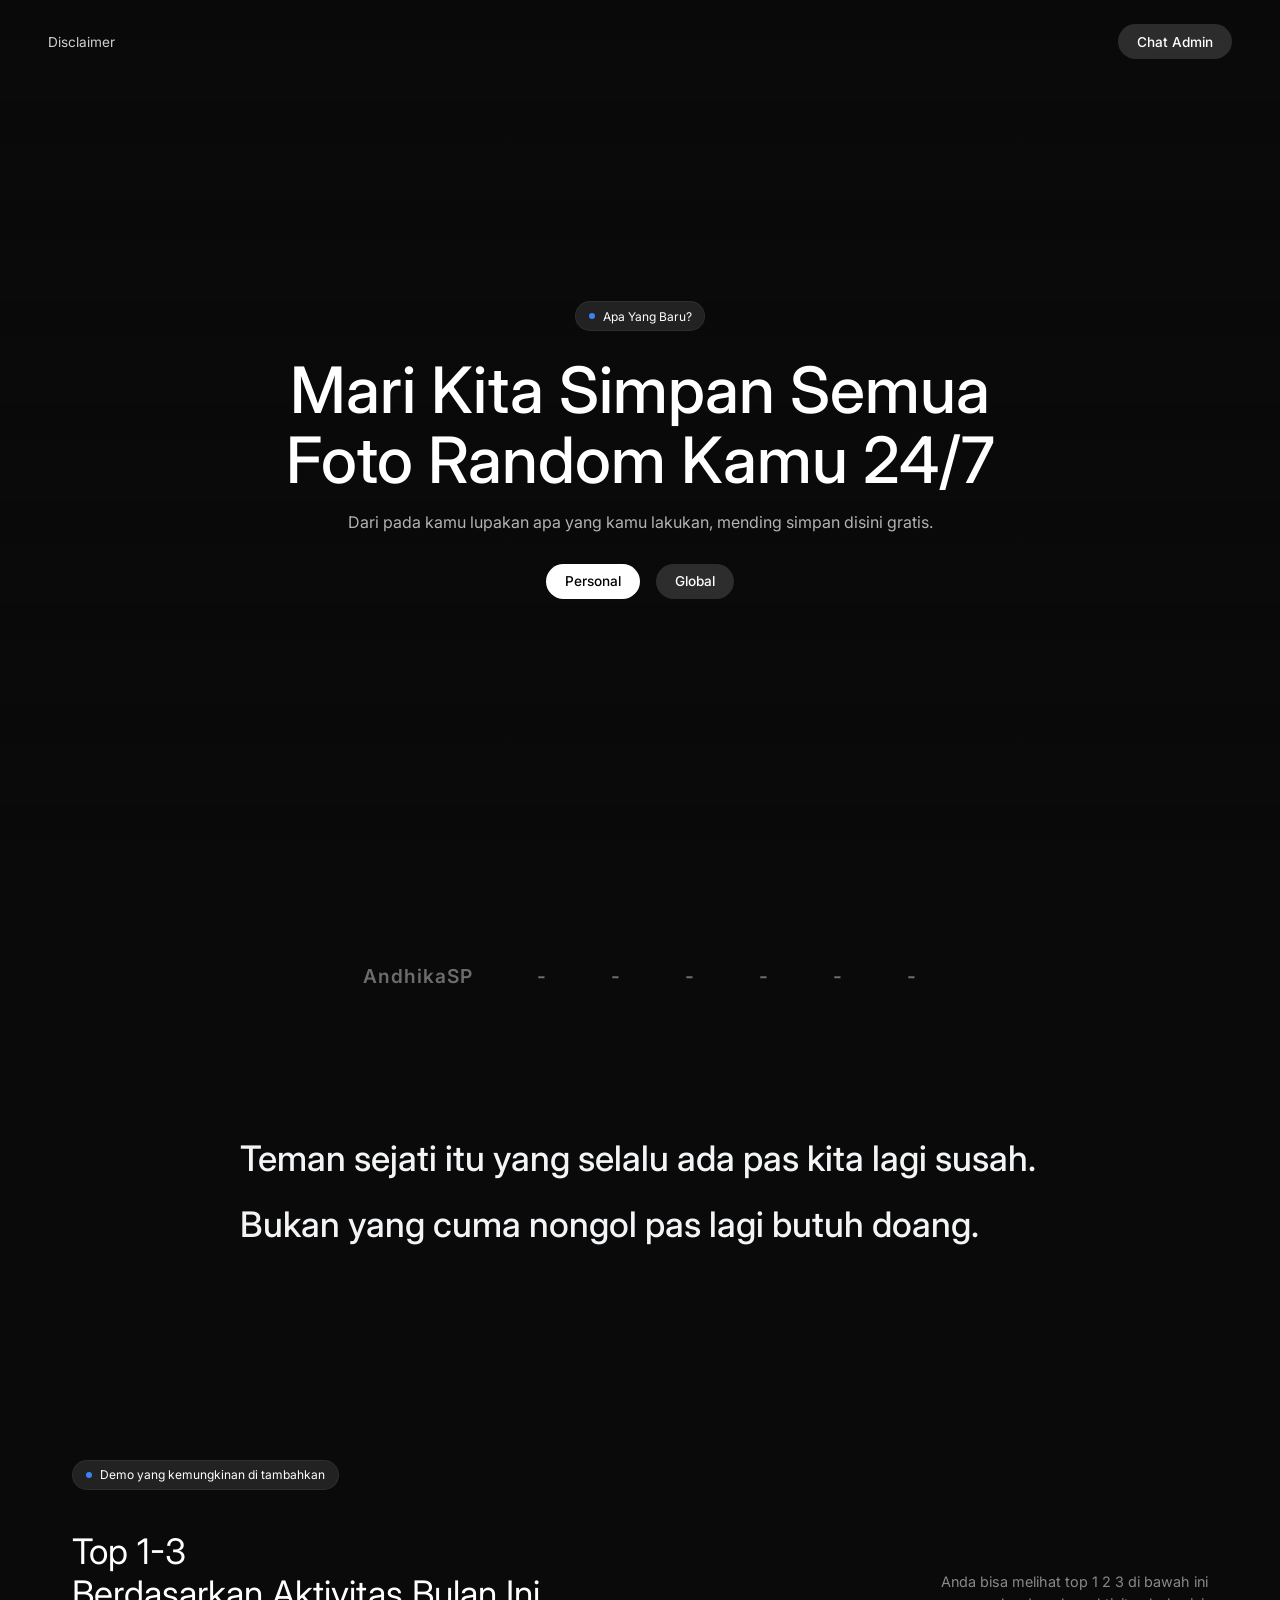
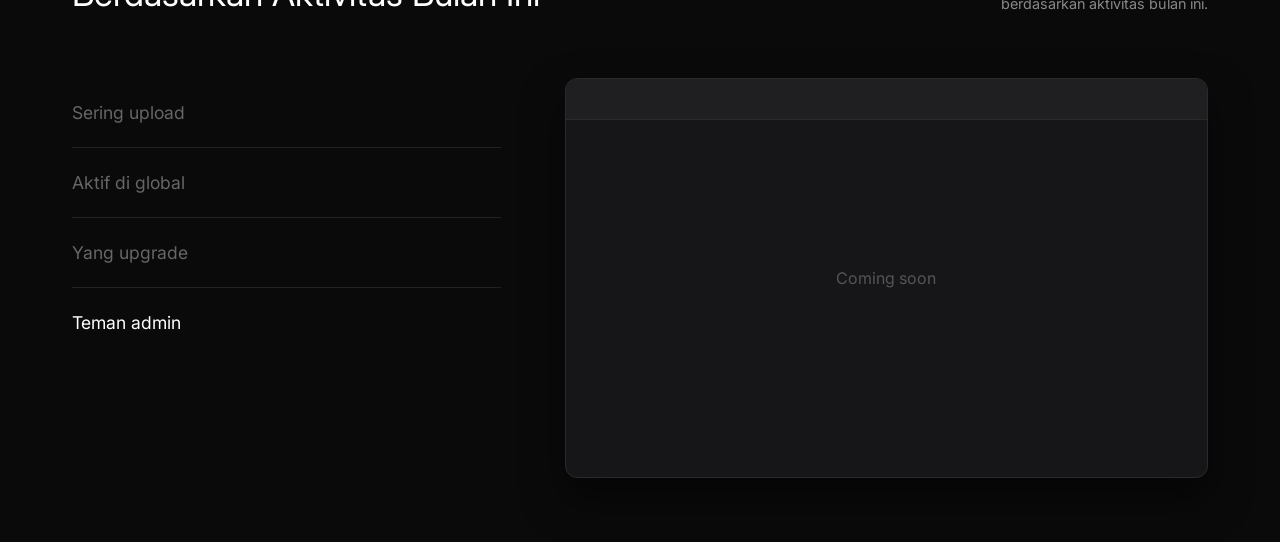
==== index.html @ 6df533e9 "webtest" ====
<!DOCTYPE html>
<html lang="id">
<head>
    <meta charset="UTF-8">
    <meta name="viewport" content="width=device-width, initial-scale=1.0">
    <title>Home - Shared Storage</title>
    <link href="https://fonts.googleapis.com/css2?family=Inter:wght@300;400;500;600&display=swap" rel="stylesheet">
    <!-- Menghubungkan file CSS -->
    <link rel="stylesheet" href="style.css">
</head>
<body >

    <!-- NAVBAR -->
    <nav>
        <ul class="nav-links">
         <!-- Hapus menu lama, sisakan satu untuk Disclaimer -->
      <li><a href="#" onclick="openDisclaimerModal()">Disclaimer</a></li>
        </ul>
       
        <div class="nav-actions">
        <button class="btn btn-secondary" onclick="window.open('https://wa.me/6282244671256', '_blank')">Chat Admin</button>
        </div>
    </nav>

    <!-- HERO SECTION -->
    <header class="hero">
        <div class="tag" onclick="openUpdateModal()" style="cursor: pointer;">
        <span class="dot"></span> Apa Yang Baru?
        </div>

        <h1>Mari Kita Simpan Semua<br>Foto Random Kamu 24/7</h1>
        <p>Dari pada kamu lupakan apa yang kamu lakukan, mending simpan disini gratis.</p>
        <div class="hero-actions">
            <button class="btn btn-primary" onclick="smoothNavigate ('card.html')">Personal</button>
            <button class="btn btn-secondary" onclick="window.location.href='feed.html'">Global</button>
        </div>
    </header>

    <!-- LOGO TICKER -->
    <section class="client-logos">
        <span>AndhikaSP</span>
        <span>-</span>
        <span>-</span>
        <span>-</span>
        <span>-</span>
        <span>-</span>
        <span>-</span>
    </section>

        <div class="text-slider-container">
    
    <!-- Slide 1 -->
    <div class="slide-block active">
        <p>Teman sejati itu yang selalu ada pas kita lagi susah.</p>
        <p>Bukan yang cuma nongol pas lagi butuh doang.</p>
    </div>

    <!-- Slide 2 -->
    <div class="slide-block">
        <p>Nongkrong bareng nggak perlu di tempat kafe mahal.</p>
        <p>Yang penting obrolannya nyambung dan bikin ngakak seharian.</p>
    </div>

    <!-- Slide 3 -->
    <div class="slide-block">
        <p>Sahabat itu yang berani negur tajam kalau kita salah.</p>
        <p>Bukan yang manis di depan tapi ngomongin di belakang.</p>
    </div>

    <!-- Slide 4 -->
    <div class="slide-block">
        <p>Nggak usah gengsi buat minta tolong sama sahabat sendiri.</p>
        <p>Mereka justru bakal seneng banget kalau merasa dibutuhin.</p>
    </div>

    <!-- Slide 5 -->
    <div class="slide-block">
        <p>Pertemanan awet itu nggak harus tiap hari ketemuan.</p>
        <p>Tapi pas sekalinya ketemu, rasanya kayak nggak pernah pisah.</p>
    </div>

    <!-- Slide 6 -->
    <div class="slide-block">
        <p>Nyari temen buat seru-seruan bareng itu gampang banget.</p>
        <p>Tapi nyari yang mau dengerin curhatan jam 2 pagi itu langka.</p>
    </div>

    <!-- Slide 7 -->
    <div class="slide-block">
        <p>Temen beneran itu hapal banget semua sifat jelek kita.</p>
        <p>Tapi anehnya, dia tetep milih buat nongkrong bareng kita.</p>
    </div>

    <!-- Slide 8 -->
    <div class="slide-block">
        <p>Kalau udah klop, diem-dieman aja nggak kerasa canggung.</p>
        <p>Rasanya tetep nyaman walaupun masing-masing sibuk main HP.</p>
    </div>

    <!-- Slide 9 -->
    <div class="slide-block">
        <p>Kenangan paling gila biasanya terjadi pas bareng sahabat.</p>
        <p>Hal receh di pinggir jalan aja bisa jadi bahan ketawa berjam-jam.</p>
    </div>

    <!-- Slide 10 -->
    <div class="slide-block">
        <p>Sahabat sejati nggak akan pernah nikung temennya sendiri.</p>
        <p>Mereka tau batasan dan selalu jaga perasaan satu sama lain.</p>
    </div>

    <!-- Slide 11 -->
    <div class="slide-block">
        <p>Terkadang keluarga yang paling deket itu justru sahabat.</p>
        <p>Karena kita sendiri yang milih mereka buat masuk di hidup kita.</p>
    </div>

    <!-- Slide 12 -->
    <div class="slide-block">
        <p>Temen yang asik itu yang nggak gampang baperan.</p>
        <p>Diledekin kayak gimana juga malah balik ngeledek lebih parah.</p>
    </div>

    <!-- Slide 13 -->
    <div class="slide-block">
        <p>Kalau lagi kumpul, biasain HP itu disimpen di kantong.</p>
        <p>Hargain momen kebersamaan yang makin ke sini makin susah didapet.</p>
    </div>

    <!-- Slide 14 -->
    <div class="slide-block">
        <p>Beda pendapat sampai adu mulut sama sahabat itu hal biasa.</p>
        <p>Yang penting besoknya udah saling sapa dan baikan lagi.</p>
    </div>

    <!-- Slide 15 -->
    <div class="slide-block">
        <p>Sahabat itu ibarat tempat sampah paling aman buat keluh kesah.</p>
        <p>Dia bakal dengerin lu ngomel tanpa banyak nge-judge.</p>
    </div>

    <!-- Slide 16 -->
    <div class="slide-block">
        <p>Ketawa bareng circle yang pas itu obat stres paling ampuh.</p>
        <p>Capek kerja atau tugas seharian bisa langsung ilang gitu aja.</p>
    </div>

    <!-- Slide 17 -->
    <div class="slide-block">
        <p>Temen yang pelit ilmu dan info itu mending dijauhin pelan-pelan.</p>
        <p>Sahabat sejati pasti bakal ngajak maju dan sukses bareng-bareng.</p>
    </div>

    <!-- Slide 18 -->
    <div class="slide-block">
        <p>Jangan pernah perhitungan soal uang jajan sama sahabat.</p>
        <p>Solidaritas dan kebersamaan itu harganya jauh lebih mahal.</p>
    </div>

    <!-- Slide 19 -->
    <div class="slide-block">
        <p>Sahabat yang baik bakal selalu support semua mimpi positif lu.</p>
        <p>Dia orang pertama yang bakal tepuk tangan pas lu berhasil.</p>
    </div>

    <!-- Slide 20 -->
    <div class="slide-block">
        <p>Punya temen dikit tapi solid itu rasanya jauh lebih tenang.</p>
        <p>Daripada punya sirkel besar tapi pada fake semua isinya.</p>
    </div>

    <!-- Slide 21 -->
    <div class="slide-block">
        <p>Temen rasa saudara itu emang beneran ada di dunia nyata.</p>
        <p>Rumah dia udah berasa kayak basecamp dan rumah kita sendiri.</p>
    </div>

    <!-- Slide 22 -->
    <div class="slide-block">
        <p>Kalau mau tau sifat asli temen, coba ajak dia jalan jauh.</p>
        <p>Di momen capek itu bakal keliatan banget karakter aslinya.</p>
    </div>

    <!-- Slide 23 -->
    <div class="slide-block">
        <p>Sahabat itu ibarat cermin buat ngeliat diri kita sendiri.</p>
        <p>Kalau lu baik, otomatis lingkungan pertemanan lu juga bakal baik.</p>
    </div>

    <!-- Slide 24 -->
    <div class="slide-block">
        <p>Jangan sampai lupa daratan kalau lagi kasmaran sama pacar.</p>
        <p>Inget temen yang selalu nemenin lu pas lagi jomblo dan merana.</p>
    </div>

    <!-- Slide 25 -->
    <div class="slide-block">
        <p>Berantem karena masalah sepele sama sahabat itu wajar banget.</p>
        <p>Justru bumbu-bumbu itu yang bikin ikatan pertemanan makin kuat.</p>
    </div>

    <!-- Slide 26 -->
    <div class="slide-block">
        <p>Sahabat yang punya selera humor receh itu aset berharga.</p>
        <p>Harinya bakal kerasa hampa dan sepi kalau dia lagi absen nongkrong.</p>
    </div>

    <!-- Slide 27 -->
    <div class="slide-block">
        <p>Temen yang sering ngutang tapi pura-pura lupa pas ditagih itu nyebelin.</p>
        <p>Ujung-ujungnya kebiasaan itu yang bakal ngerusak pertemanan sendiri.</p>
    </div>

    <!-- Slide 28 -->
    <div class="slide-block">
        <p>Sahabat yang paling ngeselin biasanya yang paling bikin kangen.</p>
        <p>Kalau dia nggak ikut kumpul, pasti suasana rasanya ada yang kurang.</p>
    </div>

    <!-- Slide 29 -->
    <div class="slide-block">
        <p>Cuma sahabat yang tau kode rahasia dari lirikan mata kita.</p>
        <p>Nggak perlu ngomong sepatah kata pun, dia udah paham maksudnya.</p>
    </div>

    <!-- Slide 30 -->
    <div class="slide-block">
        <p>Temen yang suportif nggak bakal pernah sirik liat lu maju duluan.</p>
        <p>Dia malah bakal ikut bangga dan termotivasi buat sukses juga.</p>
    </div>

    <!-- Slide 31 -->
    <div class="slide-block">
        <p>Pertemanan yang sehat itu tentang saling melengkapi kekurangan.</p>
        <p>Bukannya malah adu gengsi dan saling ngejatuhin satu sama lain.</p>
    </div>

    <!-- Slide 32 -->
    <div class="slide-block">
        <p>Sahabat yang baik itu yang selalu ngingetin buat ibadah.</p>
        <p>Ngajak bandel bareng, tapi juga selalu ngajak tobat bareng.</p>
    </div>

    <!-- Slide 33 -->
    <div class="slide-block">
        <p>Temen yang asik diajak diskusi dan deep talk itu beneran langka.</p>
        <p>Bisa ngomongin rencana masa depan sampai teori konspirasi paling absurd.</p>
    </div>

    <!-- Slide 34 -->
    <div class="slide-block">
        <p>Pas lagi sakit, sahabat yang pertama kali jenguk itu the best banget.</p>
        <p>Bawa martabak atau es kopi aja udah bikin mood langsung naik.</p>
    </div>

    <!-- Slide 35 -->
    <div class="slide-block">
        <p>Temen yang doyan ngaret itu kadang emang bikin emosi jiwa.</p>
        <p>Tapi anehnya, kita tetep aja rela sabar nungguin dia dateng.</p>
    </div>

    <!-- Slide 36 -->
    <div class="slide-block">
        <p>Sahabat sejati nggak akan pernah nyebarin aib kita ke orang lain.</p>
        <p>Rahasia tergelap kita dijamin aman seratus persen di tangan dia.</p>
    </div>

    <!-- Slide 37 -->
    <div class="slide-block">
        <p>Punya temen di kosan yang jago masak itu sebuah anugerah.</p>
        <p>Apalagi di tanggal tua, rasanya nikmat banget bisa numpang makan.</p>
    </div>

    <!-- Slide 38 -->
    <div class="slide-block">
        <p>Temen yang stay pas kita lagi down itu pahlawan tanpa jubah.</p>
        <p>Kehadiran dia doang udah cukup buat bikin hati kita jadi tenang.</p>
    </div>

    <!-- Slide 39 -->
    <div class="slide-block">
        <p>Pertemanan yang awet dari zaman sekolah itu biasanya paling solid.</p>
        <p>Soalnya mereka udah tau masa-masa paling cupu dan alay kita.</p>
    </div>

    <!-- Slide 40 -->
    <div class="slide-block">
        <p>Sahabat nggak pernah capek dengerin curhatan patah hati yang diulang-ulang.</p>
        <p>Walaupun dalem hatinya dia sebenernya udah eneg denger nama mantan lu.</p>
    </div>

    <!-- Slide 41 -->
    <div class="slide-block">
        <p>Temen yang sering ngasih saran pedes itu biasanya yang paling peduli.</p>
        <p>Dia cuma nggak mau ngeliat lu jatuh ke lubang kesalahan yang sama.</p>
    </div>

    <!-- Slide 42 -->
    <div class="slide-block">
        <p>Kalau lagi hangout santai, jangan asik foto-foto doang buat bikin story.</p>
        <p>Nikmati ngobrol langsungnya, momen itu yang bakal lu kangenin nanti.</p>
    </div>

    <!-- Slide 43 -->
    <div class="slide-block">
        <p>Temen yang suka tiba-tiba bayarin makan itu kayak titipan malaikat.</p>
        <p>Biasanya kita cuma bisa doain rezekinya dia makin lancar dan berkah.</p>
    </div>

    <!-- Slide 44 -->
    <div class="slide-block">
        <p>Sahabat yang beda banget selera musiknya tetep bisa nyambung asik.</p>
        <p>Yang penting pas di dalam mobil playlist lagunya gantian muternya.</p>
    </div>

    <!-- Slide 45 -->
    <div class="slide-block">
        <p>Punya temen yang jalan pikirannya sefrekuensi itu bener-bener seru.</p>
        <p>Baru aja kita mau ngomong sesuatu, eh dia udah ngomong duluan.</p>
    </div>

    <!-- Slide 46 -->
    <div class="slide-block">
        <p>Jangan pernah sungkan buat bilang makasih ke sahabat terdekat lu.</p>
        <p>Apresiasi sekecil apa pun bisa bikin hubungan pertemanan makin hangat.</p>
    </div>

    <!-- Slide 47 -->
    <div class="slide-block">
        <p>Temen yang rela jemput hujan-hujanan pas kita lagi butuh itu langka.</p>
        <p>Jangan pernah nyia-nyiain orang yang mau berkorban kayak gini.</p>
    </div>

    <!-- Slide 48 -->
    <div class="slide-block">
        <p>Seiring bertambahnya umur, sirkel pertemanan kita pasti bakal mengecil.</p>
        <p>Tapi yang tersisa nanti cuma mereka yang bener-bener berkualitas.</p>
    </div>

    <!-- Slide 49 -->
    <div class="slide-block">
        <p>Temen yang suka nyorakin pas kita malu itu biasanya sahabat sejati.</p>
        <p>Habis puas ngetawain, baru deh dia bakal maju buat bantuin kita.</p>
    </div>

    <!-- Slide 50 -->
    <div class="slide-block">
        <p>Uang emang bisa beli banyak hal buat bikin kita bahagia.</p>
        <p>Tapi uang nggak akan pernah bisa beli kesetiaan dari seorang teman.</p>
    </div>

</div>

    <!-- FEATURES SECTION -->
    <section class="features-section">
        <div class="features-header">
            <div class="features-title-box">
                <div class="tag">
                    <span class="dot"></span> Demo yang kemungkinan di tambahkan
                </div>
                <h2>Top 1-3<br>Berdasarkan Aktivitas Bulan Ini</h2>
            </div>
            <p class="features-desc">Anda bisa melihat top 1 2 3 di bawah ini berdasarkan aktivitas bulan ini.</p>
        </div>

        <div class="features-content">
            <div class="feature-list">
                <div class="feature-item" onclick="changeMockup('Buyer')">Sering upload</div>
                <div class="feature-item" onclick="changeMockup('Matters')">Aktif di global</div>
                <div class="feature-item" onclick="changeMockup('Forward')"> Yang upgrade</div>
                <div class="feature-item active" onclick="changeMockup('Understanding')">Teman admin</div>
            </div>
            <div class="feature-mockup" id="mockup-view">
                <p>Coming soon</p>
            </div>
        </div>
    </section>

    <!-- === TAMBAHAN: Modal / Kotak Floating Pembaruan === -->
<div id="update-modal" class="modal-overlay">
    <div class="update-box">
        <h2>Riwayat Pembaruan</h2>

        <!-- Area konten yang bisa di-scroll -->
        <div class="update-content">
            <div class="update-version">
                <h3>Pembaruan V1.3</h3>
                <ul>
                    <li>Memperbaiki beberapa bug kecil.</li>
                    <li>Membuat tata letak lebih responsif.</li>
                    <li>Menambahkan kartu sejumlah 3.</li>
                    <li>membuat fitur password.</li>
                </ul>
            </div>

            <div class="update-version">
                <h3>Pembaruan V1.2</h3>
                <ul>
                    <li>Menambahkan fitur pencarian slide yang interaktif.</li>
                    <li>Efek gambar membesar (hover) pada semua kartu.</li>
                    <li>Memperbaiki masalah background yang kosong saat dimuat.</li>
                    <li>Penyesuaian batas scroll menjadi presisi.</li>
                </ul>
            </div>

            <div class="update-version">
                <h3>Pembaruan V1.1</h3>
                <ul>
                    <li>Merombak tata letak slider menjadi drag-to-scroll.</li>
                    <li>Menambahkan fitur login untuk setiap slide foto secara mandiri.</li>
                    <li>Merubah desain login menjadi modal popup glassmorphism.</li>
                </ul>
            </div>

            <div class="update-version">
                <h3>Pembaruan V1.0</h3>
                <ul>
                    <li>Membuat Tata Letak Pertama.</li>
                    <li>Menambahkan tombol-tombol.</li>
                    <li>Membuat Desain Sesuai Keinginan.</li>
                </ul>
            </div>
        </div>
    </div>
</div>

        <!-- === KOTAK FLOATING DISCLAIMER === -->
            <div id="disclaimer-modal" class="modal-overlay">
             <div class="update-box">
              <h2>Disclaimer</h2>
        
                <div class="update-content">
                 <div class="update-version">
                <h3>Pemberitahuan Penting!</h3>
                <ul>
                    <li>Semua foto dan aset visual di dalam situs ini adalah hak cipta dari masing-masing pemilik aslinya.</li>
                    <li>Situs ini dibuat khusus untuk penyimpanan Foto/Video random orang.</li>
                    <li>Kami tidak bertanggung jawab atas segala bentuk penyalahgunaan informasi yang terdapat pada halaman ini.</li>
                    <li>Situs ini murni buat keseruan saja jika anda tidak mau menyimpan foto random di hp.</li>
                    <li>Bebas perpendapat apapun tanpa penyerangan personal.</li>
                    <li>setiap bintang memiliki tingkatan nya:</li>
                    <li>★ default</li>
                    <li>★★ normal</li>
                    <li>★★★ regular</li>
                    <li>★★★★ member</li>
                    <li>★★★★★ VIP member</li>
                </ul>
            </div>
        </div>
    </div>
</div>

<script>
    // Nonaktifkan klik kanan
    document.addEventListener('contextmenu', e => e.preventDefault());

    // Nonaktifkan tombol shortcut F12, Ctrl+U, Ctrl+Shift+I
    document.onkeydown = function(e) {
        if (e.keyCode == 123) return false; // F12
        if (e.ctrlKey && e.keyCode == 'U'.charCodeAt(0)) return false; // Ctrl+U
        if (e.ctrlKey && e.shiftKey && e.keyCode == 'I'.charCodeAt(0)) return false; // Ctrl+Shift+I
        if (e.ctrlKey && e.shiftKey && e.keyCode == 'J'.charCodeAt(0)) return false; // Ctrl+Shift+J
    };
</script>

    <!-- Menghubungkan file JavaScript -->
    <script src="script.js"></script>
</body>
</html>
---- style.css ----
/* === BASE STYLES === */
* {
    margin: 0;
    padding: 0;
    box-sizing: border-box;
    font-family: 'Inter', sans-serif;
}

body {
    background-color: #0a0a0a;
    color: #ffffff;
    overflow-x: hidden;
}

a {
    text-decoration: none;
    color: inherit;
}

ul {
    list-style: none;
}

/* === NAVBAR === */
nav {
    position: absolute;
    top: 0;
    left: 0;
    width: 100%;
    display: flex;
    justify-content: space-between;
    align-items: center;
    padding: 1.5rem 3rem;
    z-index: 100;
}

.nav-links {
    display: flex;
    gap: 2rem;
    font-size: 0.85rem;
    color: #d1d1d1;
}

.nav-links a:hover {
    color: #ffffff;
}

.logo {
    font-weight: 500;
    font-size: 1.2rem;
    display: flex;
    align-items: center;
    gap: 0.5rem;
    position: absolute;
    left: 50%;
    transform: translateX(-50%);
}

.logo-icon {
    width: 20px;
    height: 20px;
    background-color: #fff;
    border-radius: 50%;
    display: inline-block;
}

.nav-actions {
    display: flex;
    gap: 1rem;
}

/* === BUTTONS === */
.btn {
    padding: 0.6rem 1.2rem;
    border-radius: 50px;
    font-size: 0.85rem;
    font-weight: 500;
    cursor: pointer;
    border: none;
    transition: all 0.3s ease;
}

.btn-primary {
    background-color: #ffffff;
    color: #000000;
}

.btn-primary:hover {
    background-color: #e0e0e0;
}

.btn-secondary {
    background-color: rgba(255, 255, 255, 0.15);
    color: #ffffff;
    backdrop-filter: blur(10px);
    -webkit-backdrop-filter: blur(10px);
}

.btn-secondary:hover {
    background-color: rgba(255, 255, 255, 0.25);
}

/* === HERO SECTION === */
.hero {
    position: relative;
    min-height: 100vh;
    display: flex;
    flex-direction: column;
    align-items: center;
    justify-content: center;
    text-align: center;
    background: linear-gradient(to bottom, rgba(10, 10, 10, 0.1) 0%, rgba(10, 10, 10, 1) 100%), 
                url('https://i.pinimg.com/736x/a0/fa/6b/a0fa6b5fb4b1b15658d5e5d42bace91f.jpg') no-repeat center center/cover;
    padding: 0 2rem;
}

.tag {
    display: inline-flex;
    align-items: center;
    gap: 0.5rem;
    background-color: rgba(255, 255, 255, 0.1);
    padding: 0.4rem 0.8rem;
    border-radius: 50px;
    font-size: 0.75rem;
    margin-bottom: 1.5rem;
    border: 1px solid rgba(255, 255, 255, 0.05);
}

.dot {
    width: 6px;
    height: 6px;
    background-color: #3b82f6;
    border-radius: 50%;
}

.hero h1 {
    font-size: 4rem;
    font-weight: 500;
    line-height: 1.1;
    margin-bottom: 1rem;
    max-width: 800px;
}

.hero p {
    font-size: 1rem;
    color: #b3b3b3;
    margin-bottom: 2rem;
    max-width: 600px;
}

.hero-actions {
    display: flex;
    gap: 1rem;
}

/* === LOGO TICKER SECTION === */
.client-logos {
    display: flex;
    justify-content: center;
    align-items: center;
    gap: 4rem;
    padding: 4rem 2rem;
    opacity: 0.4;
    flex-wrap: wrap;
}

.client-logos span {
    font-size: 1.2rem;
    font-weight: 600;
    letter-spacing: 1px;
}

/* === TYPOGRAPHY STATEMENTS SECTION === */
.statements {
    max-width: 800px;
    margin: 4rem auto;
    padding: 0 2rem;
    display: flex;
    flex-direction: column;
    gap: 2.5rem;
}

.statement-text {
    font-size: 2rem;
    font-weight: 400;
    line-height: 1.3;
}

.statement-text.dimmed {
    color: #4a4a4a;
}

/* === FEATURES SECTION === */
.features-section {
    max-width: 1200px;
    margin: 8rem auto 4rem auto;
    padding: 0 2rem;
}

.features-header {
    display: flex;
    justify-content: space-between;
    align-items: flex-end;
    margin-bottom: 4rem;
}

.features-title-box {
    max-width: 500px;
}

.features-title-box h2 {
    font-size: 2.2rem;
    font-weight: 400;
    margin-top: 1rem;
    line-height: 1.2;
}

.features-desc {
    max-width: 300px;
    color: #888;
    font-size: 0.9rem;
    line-height: 1.5;
    text-align: right;
}

.features-content {
    display: grid;
    grid-template-columns: 1fr 1.5fr;
    gap: 4rem;
}

.feature-list {
    display: flex;
    flex-direction: column;
}

.feature-item {
    padding: 1.5rem 0;
    border-bottom: 1px solid #222;
    color: #666;
    cursor: pointer;
    transition: color 0.3s;
    font-size: 1.1rem;
}

.feature-item:hover, .feature-item.active {
    color: #ffffff;
}

.feature-item:last-child {
    border-bottom: none;
}

.feature-mockup {
    background-color: #161618;
    border: 1px solid #2a2a2a;
    border-radius: 12px;
    height: 400px;
    display: flex;
    align-items: center;
    justify-content: center;
    color: #555;
    position: relative;
    overflow: hidden;
    box-shadow: 0 20px 40px rgba(0,0,0,0.5);
}

.feature-mockup::before {
    content: '';
    position: absolute;
    top: 0;
    left: 0;
    width: 100%;
    height: 40px;
    background-color: #1f1f22;
    border-bottom: 1px solid #2a2a2a;
}

/* === RESPONSIVE === */
@media (max-width: 900px) {
    .hero h1 { font-size: 2.5rem; }
    .nav-links, .logo { position: static; transform: none; }
    nav { flex-direction: column; gap: 1rem; }
    .features-header { flex-direction: column; align-items: flex-start; gap: 2rem; }
    .features-desc { text-align: left; }
    .features-content { grid-template-columns: 1fr; }
}

/* === Class Pembungkus Utama agar bisa melayang dan sembunyi === */
.modal-overlay {
    position: fixed; 
    top: 0; 
    left: 0; 
    width: 100vw; 
    height: 100vh;
    background: rgba(0, 0, 0, 0.6); 
    backdrop-filter: blur(8px);
    
    display: flex; /* Ganti dari none ke flex */
    justify-content: center; 
    align-items: center; 
    z-index: 9999; 
    
    /* === TAMBAHAN: Efek Menghilang Halus === */
    opacity: 0;
    visibility: hidden;
    transition: all 0.3s ease;
}

/* Tambahkan class khusus ini tepat di bawah .modal-overlay */
.modal-overlay.show {
    opacity: 1;
    visibility: visible;

}
/* === TAMBAHAN: Desain Kotak Floating Pembaruan === */
.update-box {
    /* Desain kaca (glassmorphism) seperti referensi */
    background: rgba(20, 30, 45, 0.75); 
    backdrop-filter: blur(15px);
    border: 1px solid rgba(255, 255, 255, 0.2);
    border-radius: 20px;
    box-shadow: 0 20px 50px rgba(0,0,0,0.8);
    position: relative;
    
/* ... (kode Anda yang lama biarkan saja) ... */
    
    /* Efek kotak mengecil saat sembunyi */
    transform: scale(0.9) translateY(20px);
    transition: all 0.4s cubic-bezier(0.175, 0.885, 0.32, 1.275);
}

/* Tambahkan ini tepat di bawah penutup class .update-box */
.modal-overlay.show .update-box {
    transform: scale(1) translateY(0); /* Kembali ke ukuran asli saat muncul */
    
    /* Ukuran besar seperti referensi pertama */
    width: 70%;
    max-width: 900px;
    height: 75vh; 
    padding: 40px;
    
    display: flex;
    flex-direction: column;
}

.update-box h2 {
    font-size: 32px;
    font-weight: 700;
    margin-bottom: 25px;
    text-align: center;
    border-bottom: 2px solid rgba(255,255,255,0.2);
    padding-bottom: 15px;
}

/* Area yang bisa di-scroll */
.update-content {
    flex: 1; /* Mengisi sisa ruang */
    overflow-y: auto; /* Memunculkan scroll bar vertikal jika konten melebihi batas */
    padding-right: 15px;
    text-align: left;
}

/* Desain Scrollbar khusus agar elegan */
.update-content::-webkit-scrollbar { width: 8px; }
.update-content::-webkit-scrollbar-track { background: rgba(255,255,255,0.1); border-radius: 10px; }
.update-content::-webkit-scrollbar-thumb { background: rgba(255,255,255,0.4); border-radius: 10px; }
.update-content::-webkit-scrollbar-thumb:hover { background: rgba(255,255,255,0.6); }

.update-version {
    margin-bottom: 30px;
    background: rgba(0,0,0,0.3);
    padding: 20px;
    border-radius: 12px;
}

.update-version h3 {
    font-size: 24px;
    color: #ff6b6b; /* Warna judul versi (merah muda terang) */
    margin-bottom: 15px;
}

.update-version ul {
    list-style-type: none;
    padding-left: 10px;
}

.update-version ul li {
    font-size: 15px;
    line-height: 1.6;
    margin-bottom: 10px;
    position: relative;
    padding-left: 20px;
    opacity: 0.9;
}

/* Membuat titik peluru custom berwarna senada */
.update-version ul li::before {
    content: "•";
    color: #5586ff;
    font-size: 20px;
    position: absolute;
    left: 0;
    top: -2px;
}

/* === EFEK MEMBESAR PADA TOMBOL & LABEL (HOVER) === */

/* 1. Memastikan animasi pembesarannya berjalan halus (tidak kaku) */
.btn, .tag {
    transition: transform 0.3s ease, box-shadow 0.3s ease, background-color 0.3s ease !important;
}

/* 2. Membuat elemen membesar 5% dan memberi sedikit bayangan saat disentuh kursor */
.btn:hover, .tag:hover {
    transform: scale(1.05);
    box-shadow: 0 8px 20px rgba(0, 0, 0, 0.3);
}

/* Khusus untuk tombol saat diklik (ditekan) agar terasa responsif */
.btn:active, .tag:active {
    transform: scale(0.95);
}

/* === EFEK TRANSISI PINDAH HALAMAN === */

/* Membuat halaman muncul perlahan saat baru dibuka */
body {
    animation: fadeInPage 0.5s ease-in-out forwards;
}

@keyframes fadeInPage {
    from { opacity: 0; }
    to { opacity: 1; }
}

/* Class ini akan dipicu oleh JavaScript saat tombol diklik */
body.fade-out {
    animation: fadeOutPage 0.5s ease-in-out forwards;
}

@keyframes fadeOutPage {
    from { opacity: 1; }
    to { opacity: 0; }
}

.text-slider-container {
    position: relative;
    min-height: 280px; 
    max-width: 800px;
    margin: 0 auto;
    overflow: hidden;
    display: flex;
    align-items: center;
    width: 100%;
}

/* 1. Blok utama sekarang diam di tempat (tidak ikut naik/turun) */
.slide-block {
    position: absolute;
    width: 100%;
    display: flex;
    flex-direction: column;
    gap: 20px;
    pointer-events: none; /* Mencegah blok yang sedang tak terlihat menutupi kursor */
}

/* Blok yang sedang aktif ditaruh di lapisan atas */
.slide-block.active {
    pointer-events: auto;
    z-index: 2;
}

/* 1. Posisi Dasar (Reset): HAPUS baris 'transition' agar saat pindah ke atas dia langsung melompat tanpa terlihat */
.slide-block p {
    margin: 0;
    font-size: 2.2rem;
    font-weight: 500;
    line-height: 1.3;
    color: #f3f4f6;
    text-align: left;
    
    opacity: 0;
    transform: translateY(-40px); /* Bersiap di atas */
}

.slide-block p.faded {
    color: #4b5563; 
}

/* 2. Saat MUNCUL: Pasang 'transition' agar meluncur turun ke tengah dengan mulus */
.slide-block.active p {
    opacity: 1;
    transform: translateY(0);
    transition: all 0.7s cubic-bezier(0.25, 0.46, 0.45, 0.94);
}

/* 3. Saat KELUAR: Pasang 'transition' agar meluncur turun ke bawah dengan mulus */
.slide-block.exit p {
    opacity: 0;
    transform: translateY(40px); /* Meluncur ke bawah */
    transition: all 0.7s cubic-bezier(0.25, 0.46, 0.45, 0.94);
}

/* 3. RAHASIA EFEK SPIN / BERTAHAP */
/* Tiap baris diberi jeda 0.15 detik dari baris sebelumnya agar seperti gelombang */
.slide-block p:nth-child(1) { transition-delay: 0s; }
.slide-block p:nth-child(2) { transition-delay: 0.15s; }
.slide-block p:nth-child(3) { transition-delay: 0.30s; }
.slide-block p:nth-child(4) { transition-delay: 0.45s; }
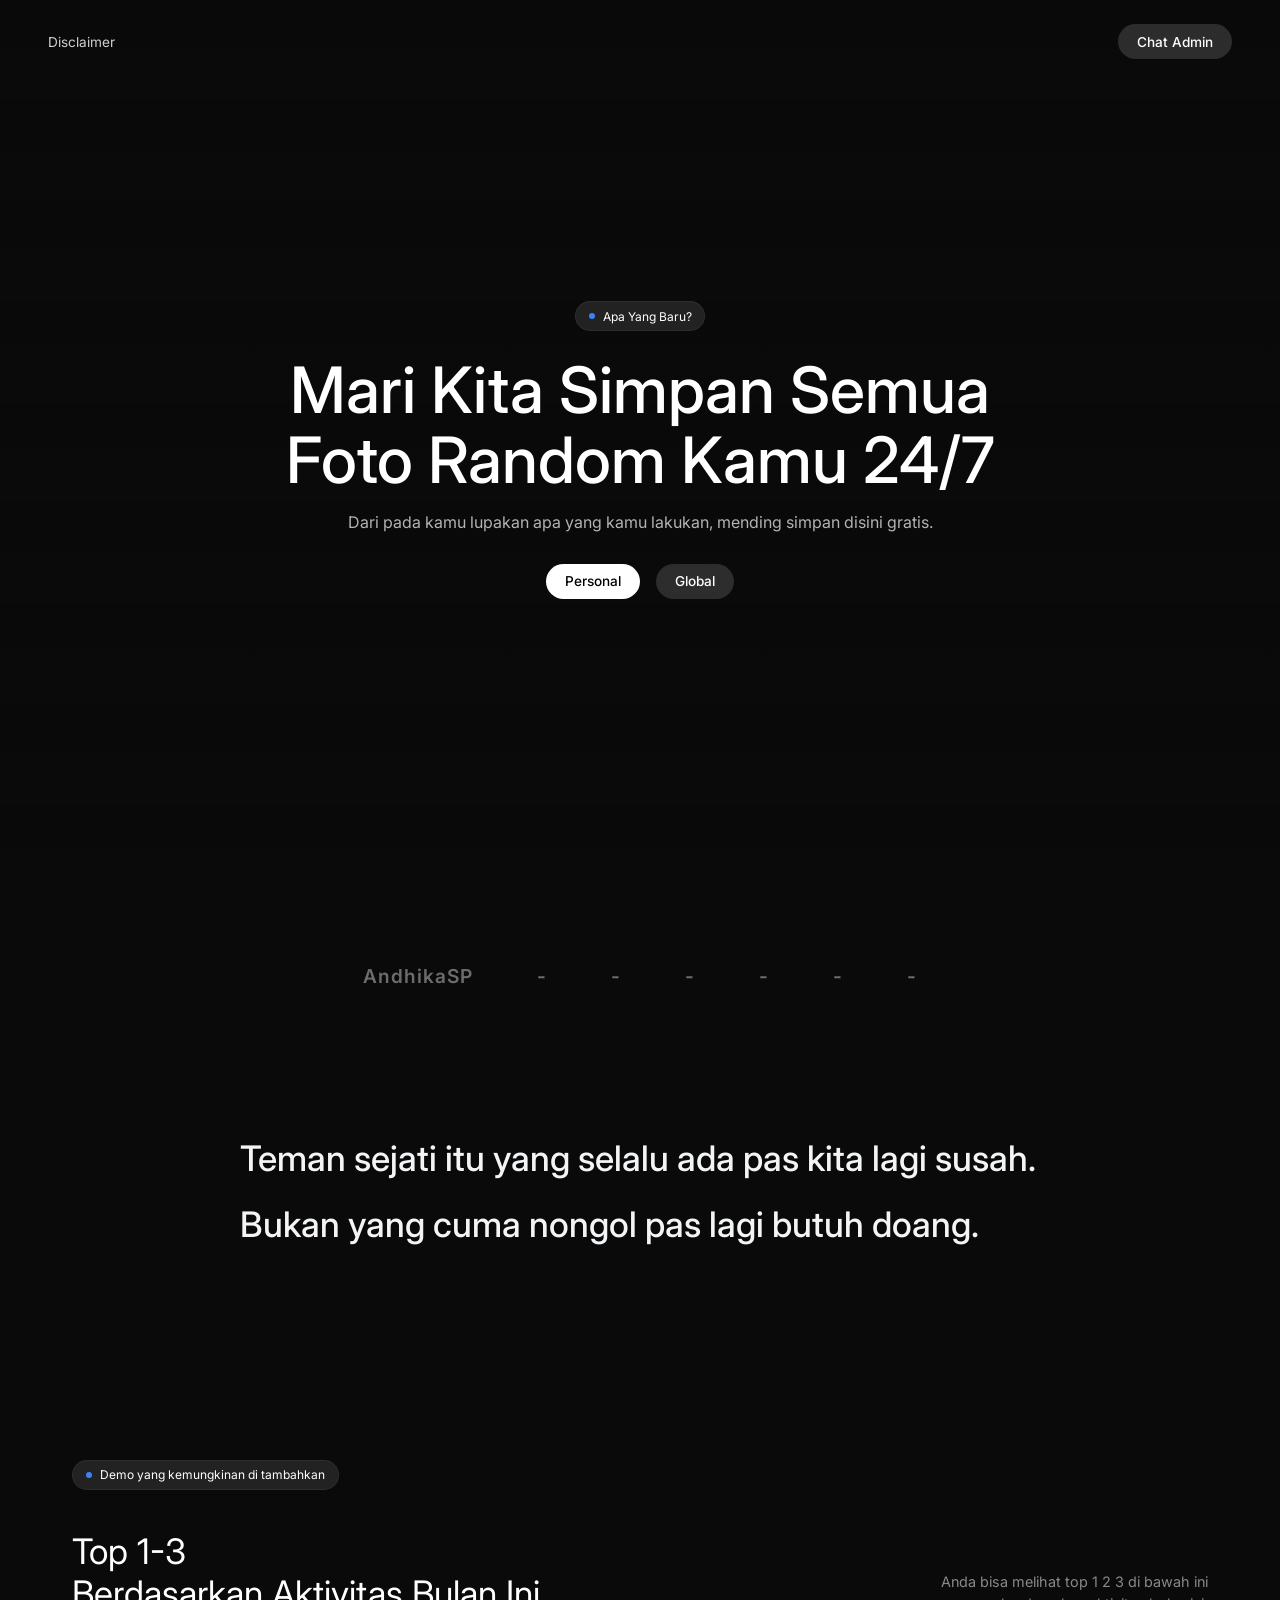
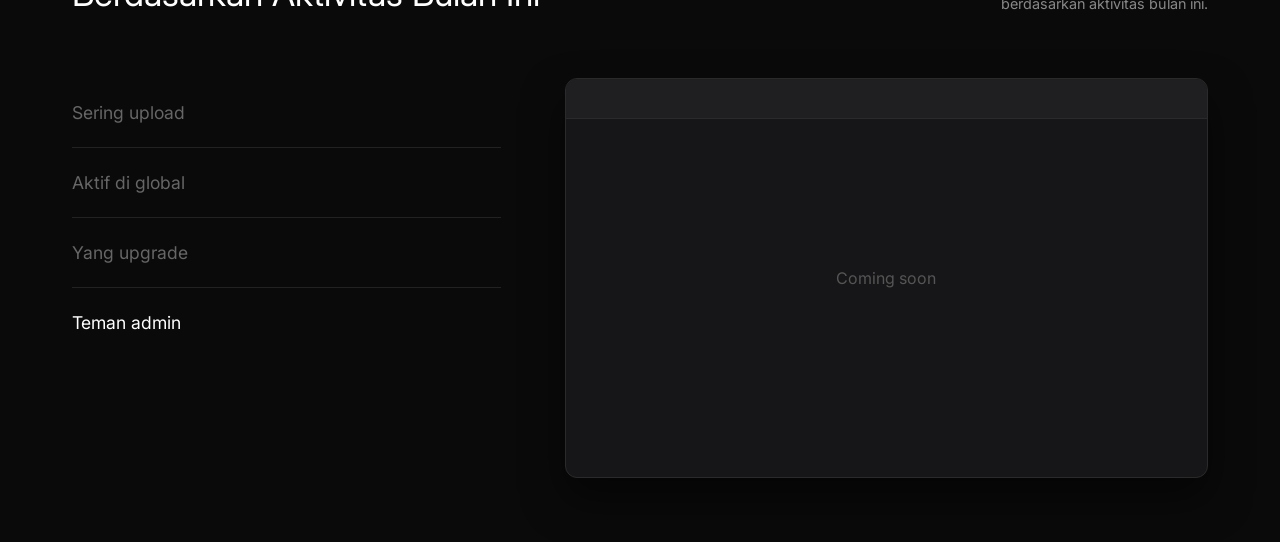
==== commit 20c745a5: "Add files via upload" ====
--- a/index.html
+++ b/index.html
@@ -2,7 +2,9 @@
 <html lang="id">
 <head>
     <meta charset="UTF-8">
-    <meta name="viewport" content="width=device-width, initial-scale=1.0">
+    <meta name="viewport" content="width=device-width, initial-scale=1.0, viewport-fit=cover">
+    <meta name="referrer" content="no-referrer">
+    <meta http-equiv="X-Content-Type-Options" content="nosniff">
     <title>Home - Shared Storage</title>
     <link href="https://fonts.googleapis.com/css2?family=Inter:wght@300;400;500;600&display=swap" rel="stylesheet">
     <!-- Menghubungkan file CSS -->
@@ -32,7 +34,7 @@
         <p>Dari pada kamu lupakan apa yang kamu lakukan, mending simpan disini gratis.</p>
         <div class="hero-actions">
             <button class="btn btn-primary" onclick="smoothNavigate ('card.html')">Personal</button>
-            <button class="btn btn-secondary" onclick="window.location.href='feed.html'">Global</button>
+            <button class="btn btn-secondary" onclick="window.location.href='#'">Global</button>
         </div>
     </header>
 
--- a/style.css
+++ b/style.css
@@ -507,4 +507,255 @@
 .slide-block p:nth-child(1) { transition-delay: 0s; }
 .slide-block p:nth-child(2) { transition-delay: 0.15s; }
 .slide-block p:nth-child(3) { transition-delay: 0.30s; }
-.slide-block p:nth-child(4) { transition-delay: 0.45s; }+.slide-block p:nth-child(4) { transition-delay: 0.45s; }
+
+/* =========================================
+   RESPONSIVE MOBILE UNTUK INDEX.HTML
+   ========================================= */
+@media (max-width: 768px) {
+    html, body {
+        overflow-x: hidden !important;
+        width: 100% !important;
+    }
+
+    /* 1. Navbar tetap sejajar kiri-kanan (Disclaimer & Chat Admin) */
+    nav {
+        flex-direction: row !important;
+        justify-content: space-between !important;
+        align-items: center !important;
+        padding: 1.1rem 1.25rem !important;
+    }
+
+    .nav-links {
+        gap: 1rem !important;
+    }
+
+    nav .btn {
+        padding: 0.45rem 0.95rem !important;
+        font-size: 0.8rem !important;
+    }
+
+    /* 2. Hero Section */
+    .hero {
+        min-height: 100svh !important;
+        padding: 5.5rem 1.25rem 3rem 1.25rem !important;
+        background-position: center center !important;
+    }
+
+    .hero .tag {
+        font-size: 0.72rem !important;
+        margin-bottom: 1.1rem !important;
+    }
+
+    .hero h1 {
+        font-size: 1.95rem !important;
+        line-height: 1.25 !important;
+        max-width: 100% !important;
+        margin-bottom: 0.85rem !important;
+    }
+
+    .hero p {
+        font-size: 0.88rem !important;
+        line-height: 1.5 !important;
+        max-width: 95% !important;
+        margin-bottom: 1.6rem !important;
+    }
+
+    .hero-actions {
+        flex-wrap: wrap !important;
+        justify-content: center !important;
+        gap: 0.75rem !important;
+    }
+
+    /* 3. Baris Brand (AndhikaSP - - - -) */
+    .client-logos {
+        gap: 1.15rem !important;
+        padding: 2.25rem 1rem !important;
+    }
+
+    .client-logos span {
+        font-size: 0.95rem !important;
+    }
+
+    /* 4. Text Slider / Kutipan */
+    .text-slider-container {
+        min-height: 240px !important;
+        padding: 0 1.4rem !important;
+    }
+
+    .slide-block {
+        width: calc(100% - 2.8rem) !important;
+        gap: 14px !important;
+    }
+
+    .slide-block p {
+        font-size: 1.32rem !important;
+        line-height: 1.4 !important;
+    }
+
+    /* 5. Features Section (Top 1-3 Aktivitas Bulan Ini) */
+    .features-section {
+        margin: 3.5rem auto 3rem auto !important;
+        padding: 0 1.25rem !important;
+    }
+
+    .features-header {
+        flex-direction: column !important;
+        align-items: flex-start !important;
+        gap: 0.85rem !important;
+        margin-bottom: 2rem !important;
+    }
+
+    .features-title-box .tag {
+        margin-bottom: 0.6rem !important;
+    }
+
+    .features-title-box h2 {
+        font-size: 1.55rem !important;
+        line-height: 1.25 !important;
+        margin-top: 0.4rem !important;
+    }
+
+    .features-desc {
+        text-align: left !important;
+        max-width: 100% !important;
+        font-size: 0.85rem !important;
+    }
+
+    .features-content {
+        grid-template-columns: 1fr !important;
+        gap: 1.5rem !important;
+    }
+
+    .feature-item {
+        padding: 1rem 0 !important;
+        font-size: 0.98rem !important;
+    }
+
+    .feature-mockup {
+        height: 260px !important;
+        border-radius: 14px !important;
+    }
+
+    /* 6. Modal Riwayat Pembaruan & Disclaimer agar lega di HP */
+    .modal-overlay.show .update-box {
+        width: 92% !important;
+        height: 80vh !important;
+        padding: 22px 16px !important;
+        border-radius: 16px !important;
+    }
+
+    .update-box h2 {
+        font-size: 21px !important;
+        margin-bottom: 16px !important;
+        padding-bottom: 10px !important;
+    }
+
+    .update-content {
+        padding-right: 6px !important;
+    }
+
+    .update-version {
+        padding: 14px !important;
+        margin-bottom: 16px !important;
+    }
+
+    .update-version h3 {
+        font-size: 17px !important;
+        margin-bottom: 10px !important;
+    }
+
+    .update-version ul li {
+        font-size: 13.5px !important;
+        line-height: 1.5 !important;
+        margin-bottom: 8px !important;
+    }
+}
+
+/* =========================================================================
+   GLOBAL: HILANGKAN PINGGIRAN HITAM & BLOK SELEKSI TEKS (INDEX, CARD, GALERI)
+   ========================================================================= */
+*, *::before, *::after {
+    box-sizing: border-box;
+    -webkit-tap-highlight-color: transparent;
+    -webkit-touch-callout: none;
+    -webkit-user-select: none;
+    user-select: none;
+}
+
+html, body {
+    margin: 0 !important;
+    padding: 0 !important;
+    width: 100% !important;
+    max-width: 100% !important;
+    min-height: 100dvh;
+    overflow-x: hidden !important;
+}
+
+/* Pastikan background utama penuh ke seluruh tepi layar tanpa celah hitam */
+#main-bg, .bg-utama, .hero-bg {
+    position: fixed !important;
+    inset: 0 !important;
+    width: 100% !important;
+    height: 100dvh !important;
+    background-size: cover !important;
+    background-position: center !important;
+}
+
+/* Tetap izinkan seleksi & ketik normal pada kolom input (Login & Search) */
+input, textarea {
+    -webkit-user-select: text !important;
+    user-select: text !important;
+    -webkit-touch-callout: default !important;
+}
+
+/* =========================================================================
+   OPTIMASI PERFORMA RENDERING 60FPS / 120FPS
+   ========================================================================= */
+#main-bg {
+    transform: translateZ(0);
+    will-change: background-image;
+    backface-visibility: hidden;
+}
+
+#wadah-kartu {
+    overflow-x: auto;
+    -webkit-overflow-scrolling: touch;
+    scroll-snap-type: none !important; /* Mencegah patah-patah saat geser cepat */
+    transform: translateZ(0);
+}
+
+.card-wrapper,
+.photo-card {
+    transform: translateZ(0);
+    backface-visibility: hidden;
+}
+
+/* Lewati rendering kartu galeri yang belum masuk layar (sangat mempercepat scroll) */
+.photo-card {
+    content-visibility: auto;
+    contain-intrinsic-size: 200px 220px;
+}
+
+/* Kurangi beban blur GPU khusus di layar smartphone */
+@media (max-width: 768px) {
+    *, *::before, *::after {
+        backdrop-filter: none !important;
+        -webkit-backdrop-filter: none !important;
+    }
+
+    /* Ganti transparansi blur dengan warna solid semi-transparan yang ringan */
+    #search-input,
+    .btn-back,
+    .kembali-btn,
+    #total-kartu,
+    .lock-icon {
+        background: rgba(20, 25, 35, 0.72) !important;
+    }
+
+    #auth-modal > div,
+    .modal-content,
+    #custom-toast {
+        background: rgba(15, 23, 42, 0.96) !important;
+    }
+}
